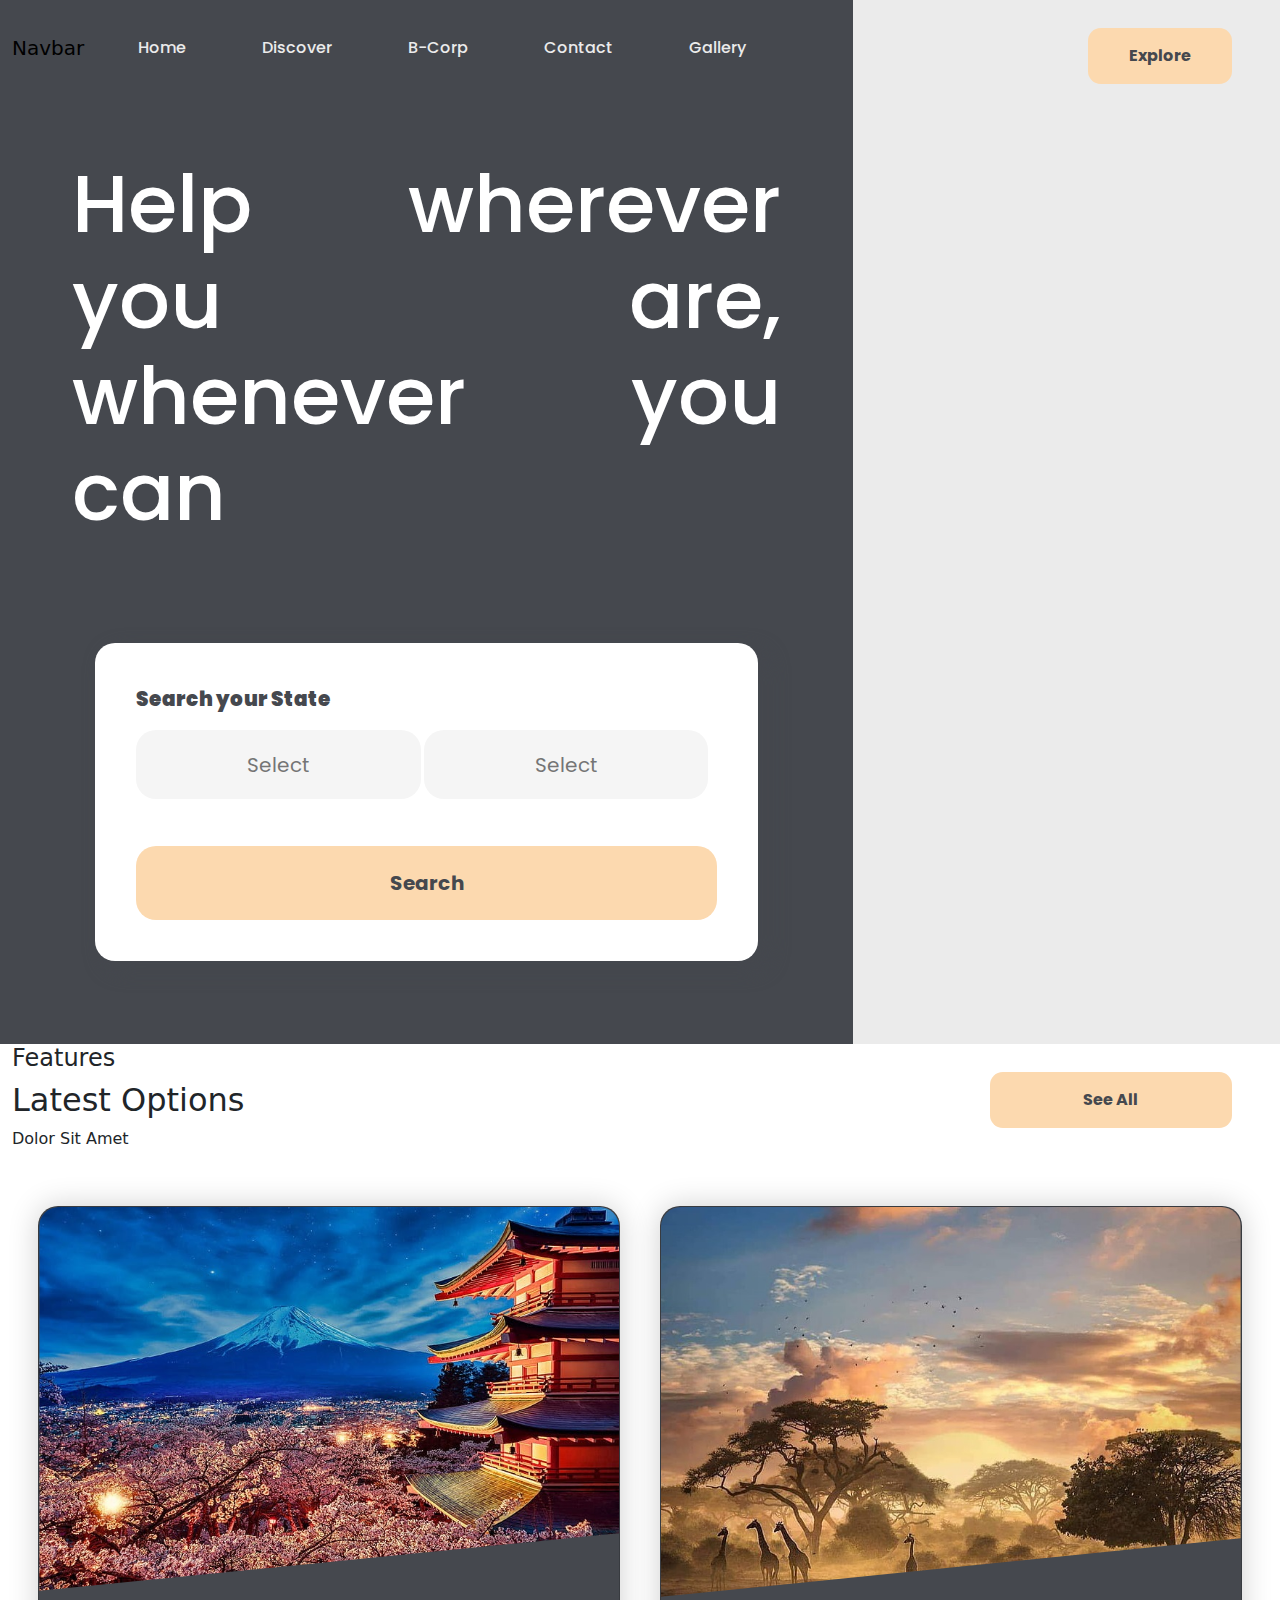
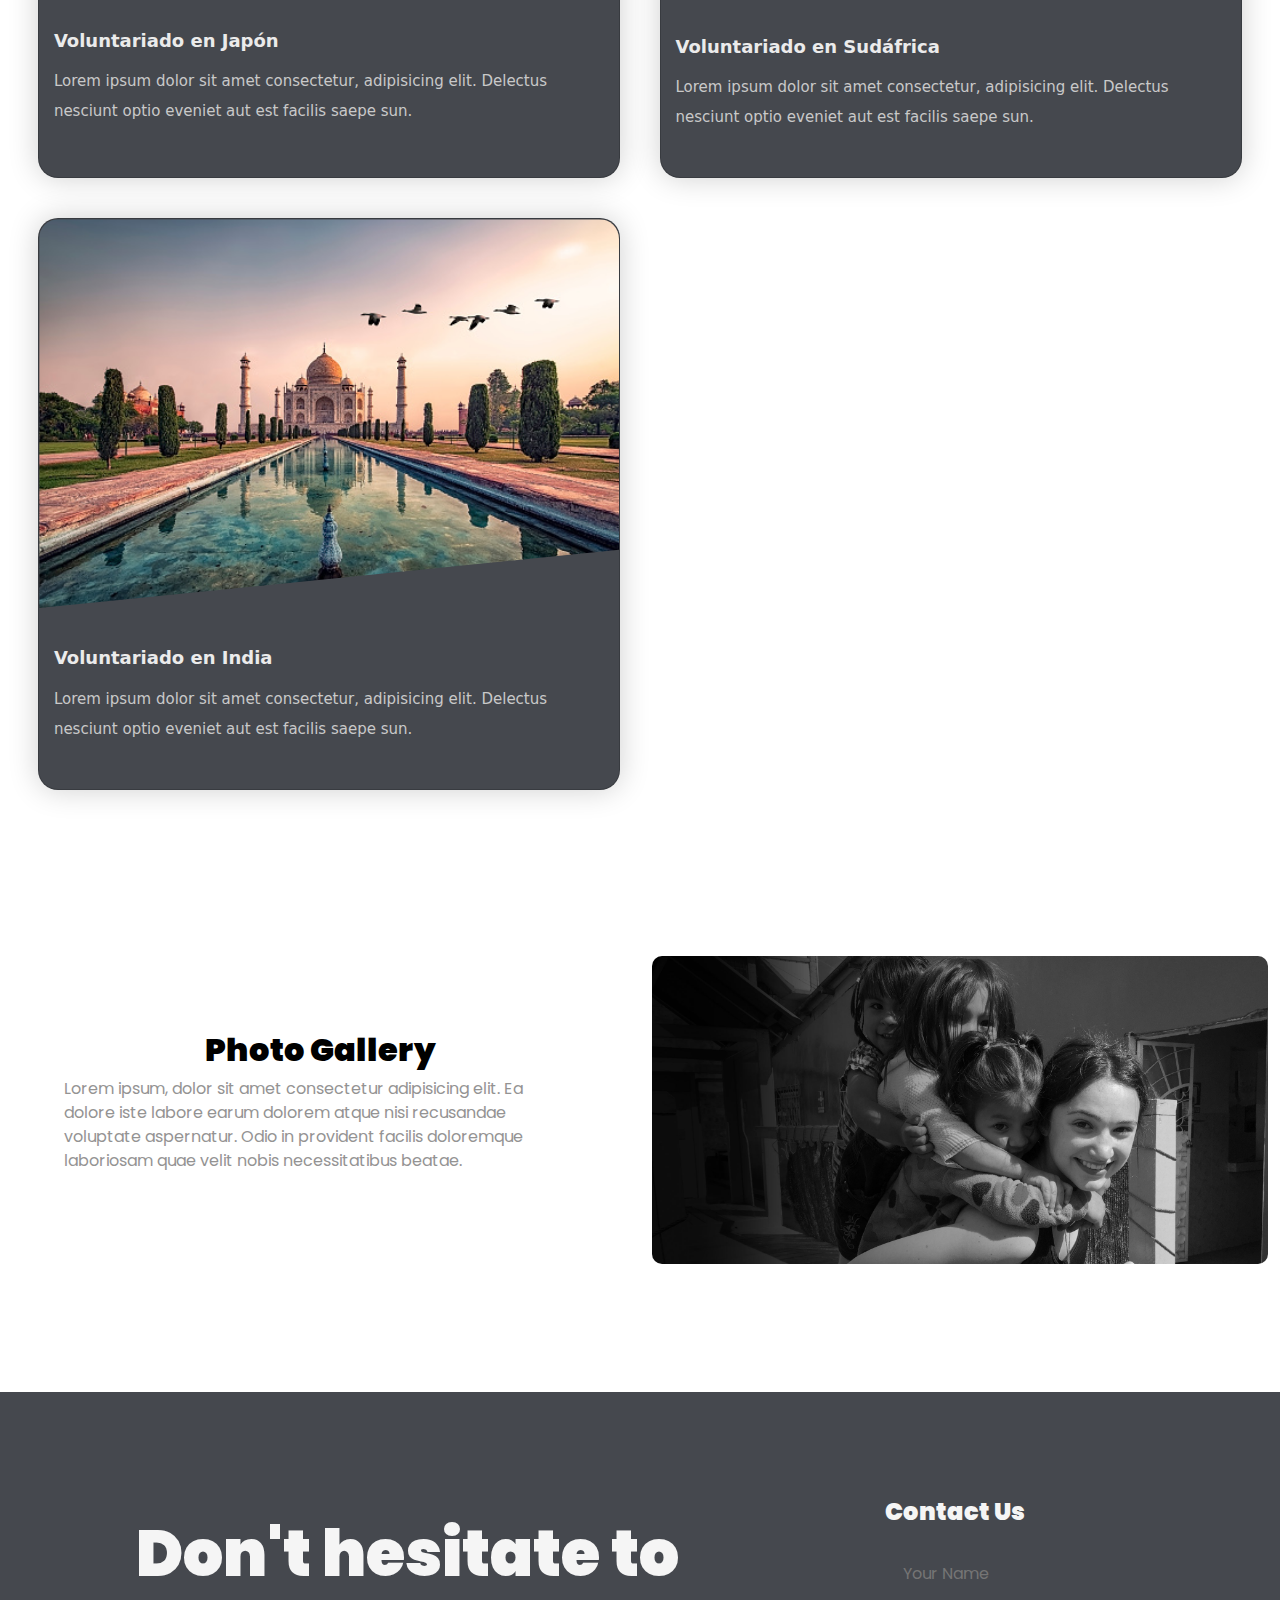
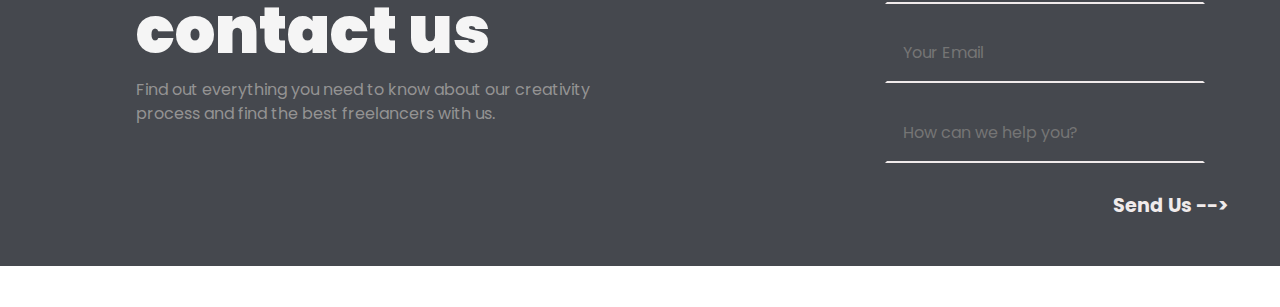
==== index.html @ c46c1a9d "arreglos" ====
<!DOCTYPE html>
<html lang="en">

<head>
  <meta charset="UTF-8">
  <meta http-equiv="X-UA-Compatible" content="IE=edge">
  <meta name="viewport" content="width=device-width, initial-scale=1.0">
  <link href="https://cdn.jsdelivr.net/npm/bootstrap@5.2.3/dist/css/bootstrap.min.css" rel="stylesheet">
  <title>Pagina de Voluntariados</title>
  <link rel="stylesheet" href="styles.css">
  <link rel="stylesheet" href="https://fonts.googleapis.com/css?family=Poppins">
</head>

<body>
  <!-- Seccion 1: nav, search btn -->
  <section class="first-page">
    <div class="container-fluid">
      <div class="row">
        <div class="col-sm-8" id="dark-section">
          
          <nav class="navbar navbar-expand-lg">
            <a class="navbar-brand" href="#">Navbar</a>
            <button class="navbar-toggler" type="button" data-bs-toggle="collapse" data-bs-target="#navbarNav" aria-controls="navbarNav" aria-expanded="false" aria-label="Toggle navigation">
              <span class="navbar-toggler-icon"></span>
            </button>
            <div class="collapse navbar-collapse" id="navbarNav">
              <ul class="navbar-nav">
                <li class="nav-item active">
                  <a class="nav-link" href="index.html">Home</a>
                </li>
                <li class="nav-item">
                  <a class="nav-link" href="#">Discover</a>
                </li>
                <li class="nav-item">
                  <a class="nav-link" href="#">B-Corp</a>
                </li>
                <li class="nav-item">
                  <a class="nav-link" href="#contact">Contact</a>
                </li>
                <li class="nav-item">
                  <a class="nav-link" href="gallery.html">Gallery</a>
                </li>
              </ul>
            </div>
          </nav>
              
          <h1 id="first-title">Help wherever you are, whenever you can</h1>
          <div id="search-button">
            <p>Search your State</p>
            <form action="">
              <input type="text" class="input-button" placeholder="Select">
              <input type="text" class="input-button" class="small-buttons" placeholder="Select">
              <br>
              <input type="submit" id="input-button2" value="Search">
            </form>
          </div>
        </div>
        <div class="col-sm-4" id="light-section">
          <button type="button" class="btn">Explore</button>
        </div>
      </div>
    </div>
  </section>


  <!-- Seccion 2: cards, gallery -->
  <section class="second-page">
    <div class="part-1">
      <div class="container-fluid">
        <div class="row">
          <div class="col-sm-8">
            <h4>Features</h4>
            <h2>Latest Options</h2>
            <p>Dolor Sit Amet</p>
          </div>
          <div class="col-sm-4">
            <button type="button" class="btn" id="see-all-btn">See All</button>
          </div>
        </div>
      </div>
      <div class="cards">

        <!-- 1st Card -->
        <div class="card card-1">
          <div class="card-container">
            <img src="/Images/Cards/asia.jpg" alt="">
          </div>

          <div class="card-content">
            <h4>Voluntariado en Japón</h4>
            <p>Lorem ipsum dolor sit amet consectetur, adipisicing elit. Delectus nesciunt optio eveniet aut est facilis
              saepe sun.</p>
          </div>
        </div>

        <!-- 2nd Card -->
        <div class="card card-2">
          <div class="card-container">
            <img src="/Images/Cards/africa.jpg" alt="">
          </div>

          <div class="card-content">
            <h4>Voluntariado en Sudáfrica</h4>
            <p>Lorem ipsum dolor sit amet consectetur, adipisicing elit. Delectus nesciunt optio eveniet aut est facilis
              saepe sun.</p>
          </div>
        </div>

        <!-- 3rd Card -->
        <div class="card card-3">
          <div class="card-container">
            <img src="/Images/Cards/india.jpg" alt="">
          </div>

          <div class="card-content">
            <h4>Voluntariado en India</h4>
            <p>Lorem ipsum dolor sit amet consectetur, adipisicing elit. Delectus nesciunt optio eveniet aut est facilis
              saepe sun.</p>
          </div>
        </div>

      </div>
    </div>


    <!-- Photo gallery -->
    <div class="part-2">
      <div class="container-fluid">
        <div class="row">
          <div class="col-sm-6" id="gallery-text">
            <a href="gallery.html"><h2>Photo Gallery</h2></a>
            <p>Lorem ipsum, dolor sit amet consectetur adipisicing elit. Ea dolore iste labore earum dolorem atque nisi
              recusandae voluptate aspernatur. Odio in provident facilis doloremque laboriosam quae velit nobis
              necessitatibus beatae.</p>
          </div>
          <div class="col-sm-6">
            <a href="gallery.html">
              <img class="photo" src="/Images/Gallery/voluntariado.jpg" alt="">
            </a>
          </div>
        </div>
      </div>
    </div>

  </section>



  <!-- seccion 3 What we do: cards-->
  <section class="third-page">

  </section>


  <!-- seccion 4 banner: txt-->
  <section class="forth-page">

  </section>


  <!-- seccion 5 contact: form-->
  <section class="fifth-page" id="contact">
    <div class="container-fluid">
      <div class="row">

        <div class="col-sm-8">
          <div class="contact-text">
            <h1>Don't hesitate to contact us</h1>
            <p>Find out everything you need to know about our creativity process and find the best freelancers with us.
            </p>
          </div>
        </div>

        <div class="col-sm-4">
          <div class="contact-form">
            <h4>Contact Us</h4>
            <form action="" class="cnt-form">
              <input type="text" name="name-form" placeholder="Your Name" id="name-form">
              <input type="email" name="mail-form" placeholder="Your Email" id="mail-form">
              <input type="text" name="desc-form" placeholder="How can we help you?" id="desc-form">
            </form>
            <button type="button">Send Us --></button>
          </div>
          </button>
        </div>

      </div>
    </div>
  </section>
  <script src="https://cdn.jsdelivr.net/npm/bootstrap@5.2.3/dist/js/bootstrap.bundle.min.js"></script>
</body>

</html>
---- styles.css ----
/* ADAPTACIÓN A CELULAR */


@media screen and (max-width: 576px) {
    #first-title{
        font-size: 15vw;
    }

    #light-section {
        height: 0;
        width: 0;
    }
    
    .btn {
        display: none;
    }

    .cnt-form{
       display: flex;
       flex-direction: column;
       align-self: auto;
    }
}




/* ---------------------------------- PRIMERA SECCIÓN ------------------------------------- */
body{
    width: 100vw;
}

.first-page {
    background-color: #45484E;
    height: 100%;
}

#dark-section{
    background: #45484E;
}

#light-section{
    background: #EBEBEB;
}

.btn{
    background-color: #FCD9AF;
    color:#45484E;
    font-family: "Poppins", sans-serif;
    font-weight: bold;
    padding: 15px 40px;
    margin-top: 7%;
    margin-right: 9%;
    border-radius: 1vw;
    float: right;

}
.btn:hover{
    box-shadow: 0 12px 16px 0 rgba(0,0,0,0.24), 0 17px 50px 0 rgba(0,0,0,0.19);
    background-color: #FCD9AF;
}
.nav-item{
    padding: 20px 30px;
}

.nav-link{
    color: #EBEBEB;
    font-family: "Poppins", sans-serif;
    font-size: medium;
    font-weight: 500;
}

#first-title{
    font-size: 80px;
    color: white;
    text-align: justify;
    font-family: "Poppins", sans-serif;
    padding: 20px;
    margin: 40px;
    font-weight: 500;
}

#search-button{
    background-color: white;
    height: fit-content;
    margin: 10%;
    width: 80%;
    padding: 5%;
    color:#45484E;
    font-family: "Poppins", sans-serif;
    font-size: 20px;
    font-weight: 1000;
    border-radius: 20px;
    box-shadow:  10px 8px 20px #45484E;
    display: flex;
    flex-flow: row wrap;
}
.input-button{
    background-color: #F5F5F5;
    color: gray;
    text-align: center;
    padding:  3%;
    border-radius: 20px;
    margin-bottom: 8%;
    width: 49%;
    border-color: transparent;
}

#input-button2{
    background-color:#FCD9AF;
    color: #45484E;
    padding:  20px ;
    border-radius: 20px;
    width: 100%;
    font-weight: bold;   
    border-color: transparent;
}


/* ---------------------------------- SEGUNDA SECCIÓN ------------------------------------- */

.header-2{
    width: 80%;
}

#see-all-btn{
    background-color: #FCD9AF;
    color:#45484E;
    font-family: "Poppins", sans-serif;
    font-weight: bold;
    padding: 15px 40px;
    border-radius: 1vw;
    width: 60%;
}

#see-all-btn:hover{
    box-shadow: 0 12px 16px 0 rgba(0,0,0,0.24), 0 17px 50px 0 rgba(0,0,0,0.19);
    background-color: #FCD9AF;
}

/* SAMPLE CARDS */

.cards{
    display: grid;
    grid-template-columns: repeat(auto-fit,
    minmax(400px,1fr));
    padding:3%;
    grid-gap: 40px;
}

.card{
    background-color: #45484E;
    border-radius: 20px;
    box-shadow: 0 0 30px rgba(0,0,0,0.19);
}

.card-container{
    position: relative;
    clip-path: polygon(0 0, 100% 0, 100% 85%, 0 100%);
}


.card-container img{
    width: 100%;
    display: block;
    border-radius: 20px 20px 0 0;
}
.card-container:after{
    content: "";
    height: 100%;
    width: 100%;
    position: absolute;
    top: 0;
    left: 0;
    border-radius: 20px 20px 0 0;
    opacity: 0.7;
}

/* .card-1 .card-container:after{
    background-image: linear-gradient(
        135deg,
        #0100ec,
        #FCD9AF,
    );
}

.card-2 .card-container:after{
    background-image: linear-gradient(
        135deg,
        #0100ec,
        #FCD9AF,
    );
}

.card-3 .card-container:after{
    background-image: linear-gradient(
        135deg,
        #0100ec,
        #FCD9AF,
    );
} */

.card-content {
    padding: 5% 2.5%;
}

.card-content h4{
    color: #EBEBEB;
    font-weight: 600;
    font-size: 18px;
    margin: 10px 0 15px 0;
}

.card-content p{
    color: #c9c9c9;
    font-size: 15px;
    line-height: 30px;
    font-weight: 400;
}

/* Gallery */

.part-2 {
    width: 100%;
    margin: 10% 0%;
}

.photo{
    width: 100%;
    border-radius: 10px;
}

#gallery-text {
    display: flex;
    flex-flow: column nowrap;
    justify-content: center;
    align-items: center;
    padding: 5%;
    font-family: "Poppins", sans-serif;
}

#gallery-text p{
    color: #949393;
}

#gallery-text h2{
    font-weight: 1000;
}

#gallery-text a{
    color: black;
    text-decoration: none;
}

/* ---------------------------------- QUINTA SECCIÓN ------------------------------------- */
.fifth-page{
    background-color: #45484E;
    width: 100%;
}

.contact-text{
    display: flex;
    flex-flow: column nowrap;
    justify-content: center;
    align-content: space-around;
    margin: 10%;
    padding: 5%;
    font-family: "Poppins", sans-serif;
}
.contact-text h1{
    font-weight: 1000;
    font-size:  400%;
    color: #F5F5F5
}

.contact-text p{
    width: 80%;
    color: #949393;
}

.contact-form {
    display: flex;
    height: 100%;
    flex-flow: column ;
    justify-content: center;
    font-family: "Poppins", sans-serif;
    font-weight:bolder;
    font-size: 100%;
    padding: 5%;
    margin: 10% 0;
}

.contact-form h4{
    font-size: 150%;
    color: #F5F5F5;
    font-weight: 1000;
}

.contact-form button {
    padding: 5%;
    align-self: flex-end;
    background-color: transparent;
    border-color: transparent;
    color: #f0ebeb;
    font-weight: bold;
    font-size: larger;
}

.cnt-form{
    display: flex;
    flex-flow: column;
    align-self: flex-start;
    
}
.cnt-form input{
    /* agregar @media para el width si la pantalla es de celular */
    width: 100%; 
    overflow: hidden;
    padding: 5%;
    margin: 3% 0;
    background-color: transparent;
    border-color: transparent;
    border-bottom-color: #f0ebeb;
    color: #f0ebeb;
}
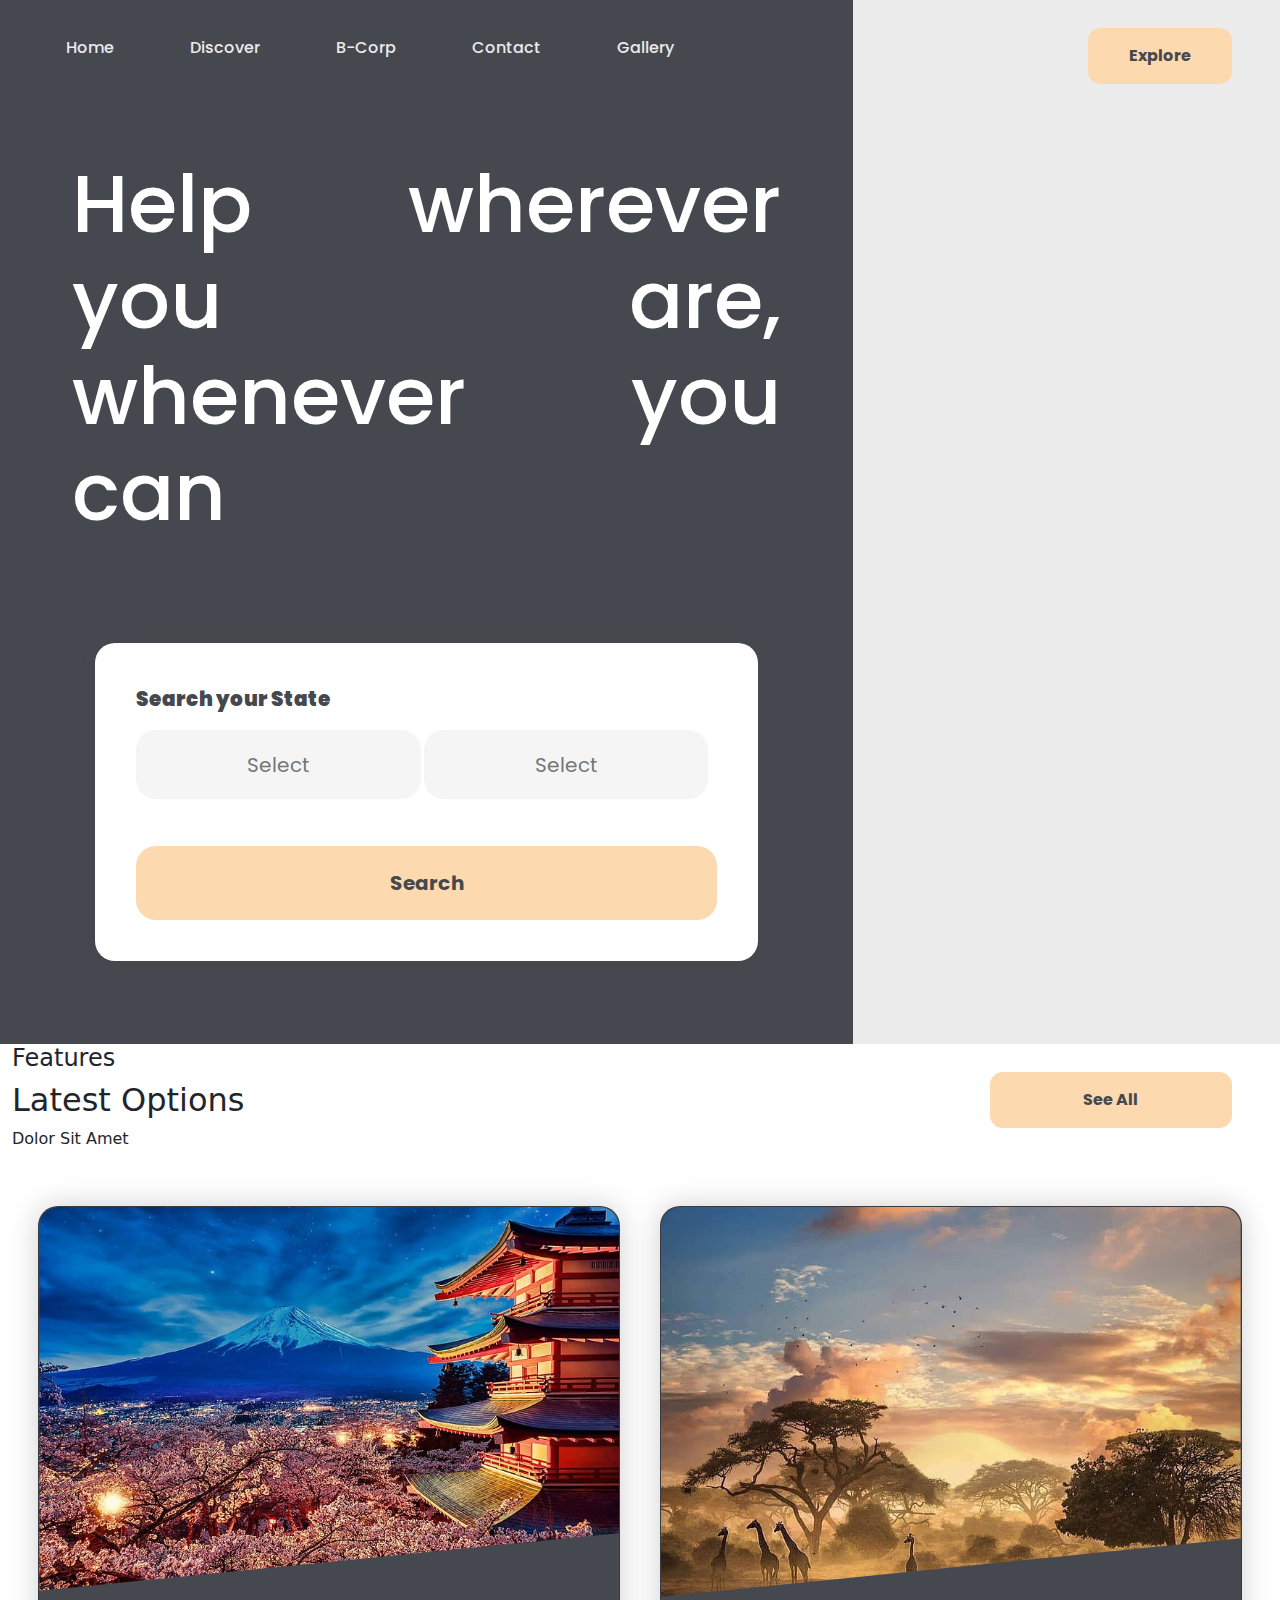
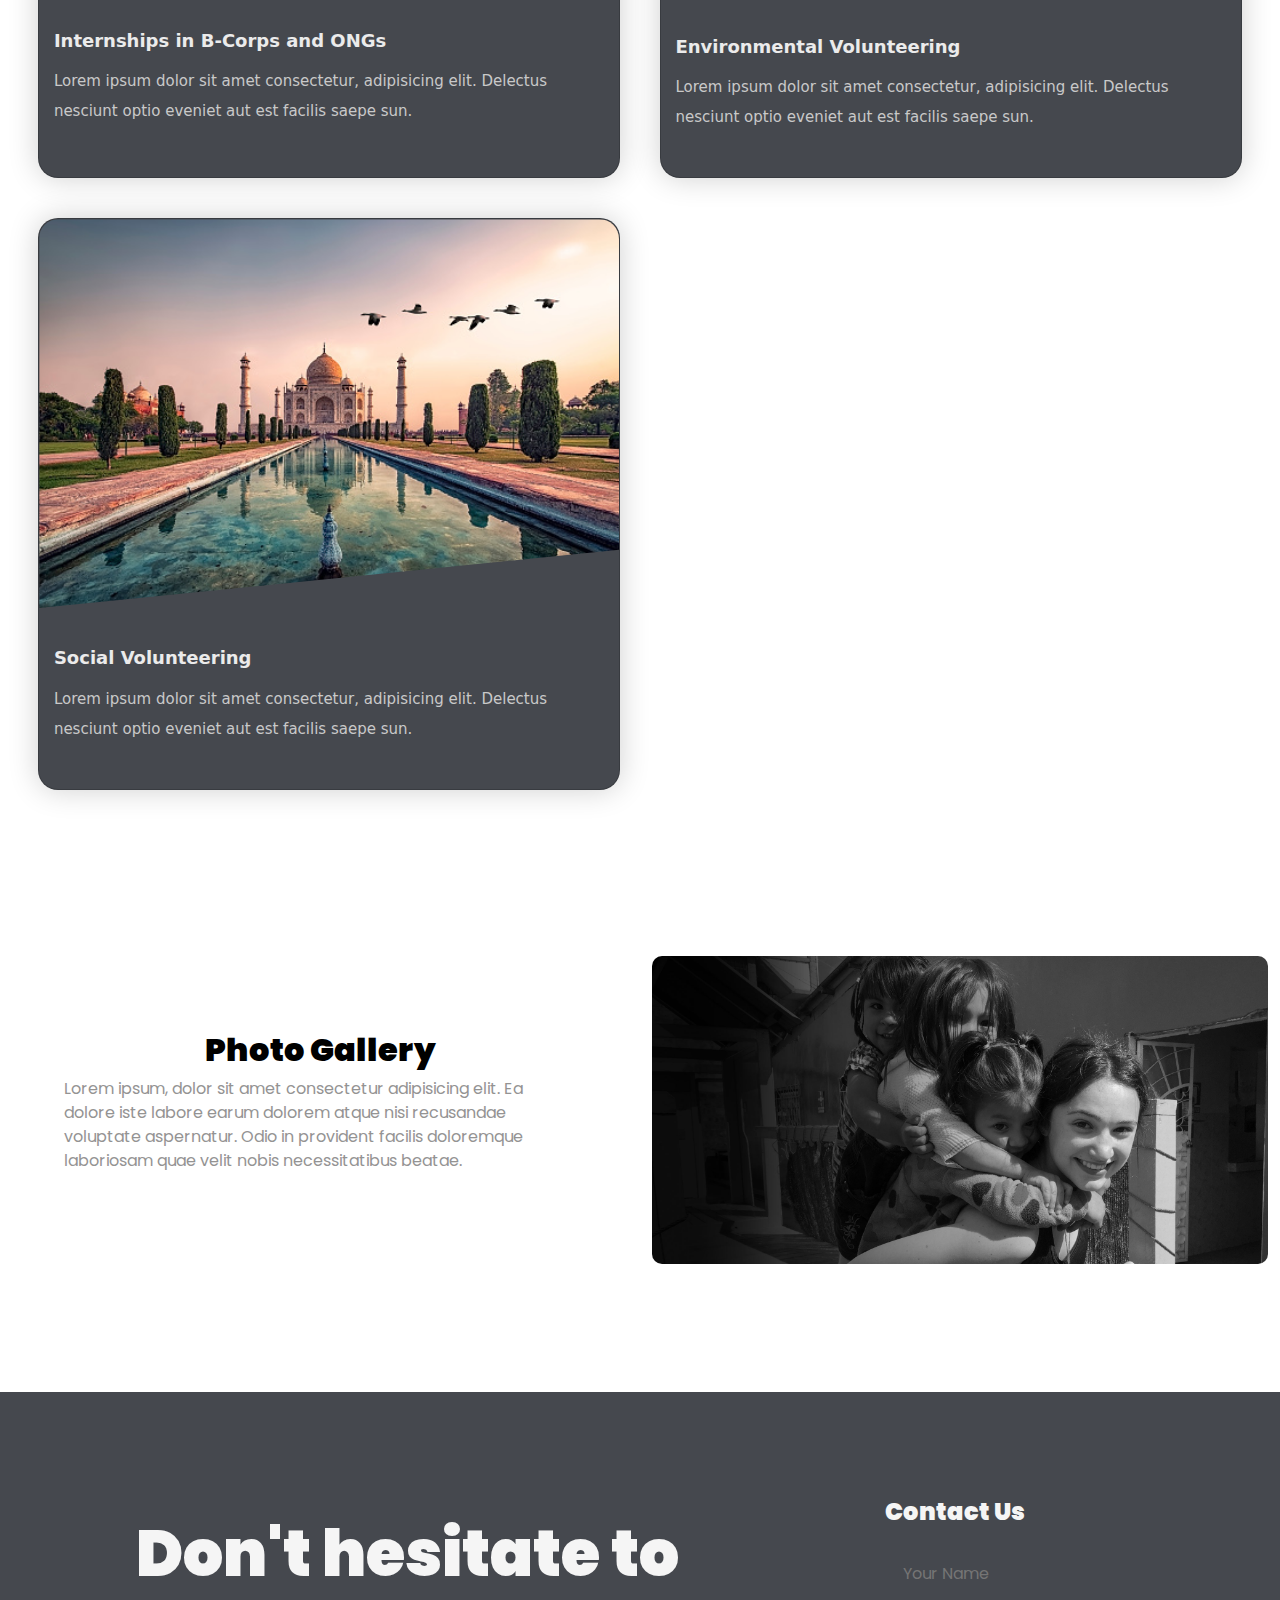
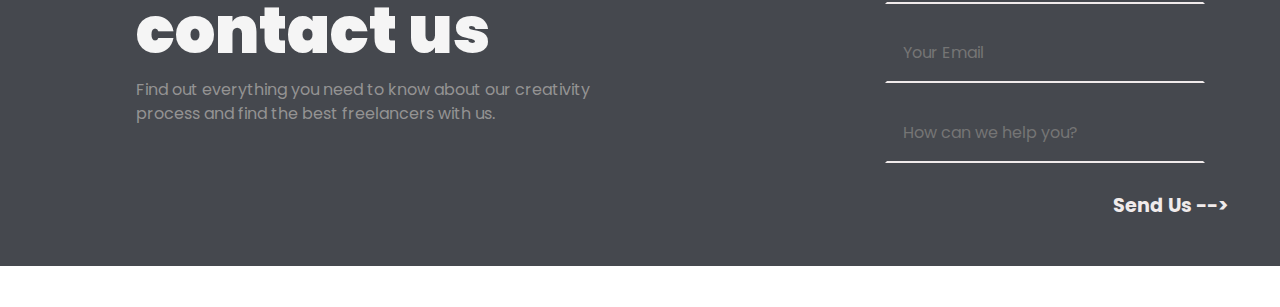
==== commit 25ccc486: "actualizaciones" ====
--- a/index.html
+++ b/index.html
@@ -17,9 +17,9 @@
     <div class="container-fluid">
       <div class="row">
         <div class="col-sm-8" id="dark-section">
-          
+
           <nav class="navbar navbar-expand-lg">
-            <a class="navbar-brand" href="#">Navbar</a>
+            <a class="navbar-brand" href="#"></a>
             <button class="navbar-toggler" type="button" data-bs-toggle="collapse" data-bs-target="#navbarNav" aria-controls="navbarNav" aria-expanded="false" aria-label="Toggle navigation">
               <span class="navbar-toggler-icon"></span>
             </button>
@@ -29,7 +29,7 @@
                   <a class="nav-link" href="index.html">Home</a>
                 </li>
                 <li class="nav-item">
-                  <a class="nav-link" href="#">Discover</a>
+                  <a class="nav-link" href="discover.html">Discover</a>
                 </li>
                 <li class="nav-item">
                   <a class="nav-link" href="#">B-Corp</a>
@@ -43,8 +43,11 @@
               </ul>
             </div>
           </nav>
-              
-          <h1 id="first-title">Help wherever you are, whenever you can</h1>
+        
+          <div class="first-title">
+            <h1 id="first-title">Help wherever you are, whenever you can</h1>
+          </div>
+          
           <div id="search-button">
             <p>Search your State</p>
             <form action="">
@@ -87,7 +90,7 @@
           </div>
 
           <div class="card-content">
-            <h4>Voluntariado en Japón</h4>
+            <h4>Internships in B-Corps and ONGs</h4>
             <p>Lorem ipsum dolor sit amet consectetur, adipisicing elit. Delectus nesciunt optio eveniet aut est facilis
               saepe sun.</p>
           </div>
@@ -100,7 +103,7 @@
           </div>
 
           <div class="card-content">
-            <h4>Voluntariado en Sudáfrica</h4>
+            <h4>Environmental Volunteering</h4>
             <p>Lorem ipsum dolor sit amet consectetur, adipisicing elit. Delectus nesciunt optio eveniet aut est facilis
               saepe sun.</p>
           </div>
@@ -113,7 +116,7 @@
           </div>
 
           <div class="card-content">
-            <h4>Voluntariado en India</h4>
+            <h4>Social Volunteering</h4>
             <p>Lorem ipsum dolor sit amet consectetur, adipisicing elit. Delectus nesciunt optio eveniet aut est facilis
               saepe sun.</p>
           </div>
--- a/styles.css
+++ b/styles.css
@@ -3,7 +3,7 @@
 
 @media screen and (max-width: 576px) {
     #first-title{
-        font-size: 15vw;
+        font-size: 20%;
     }
 
     #light-section {
@@ -176,30 +176,6 @@
     opacity: 0.7;
 }
 
-/* .card-1 .card-container:after{
-    background-image: linear-gradient(
-        135deg,
-        #0100ec,
-        #FCD9AF,
-    );
-}
-
-.card-2 .card-container:after{
-    background-image: linear-gradient(
-        135deg,
-        #0100ec,
-        #FCD9AF,
-    );
-}
-
-.card-3 .card-container:after{
-    background-image: linear-gradient(
-        135deg,
-        #0100ec,
-        #FCD9AF,
-    );
-} */
-
 .card-content {
     padding: 5% 2.5%;
 }
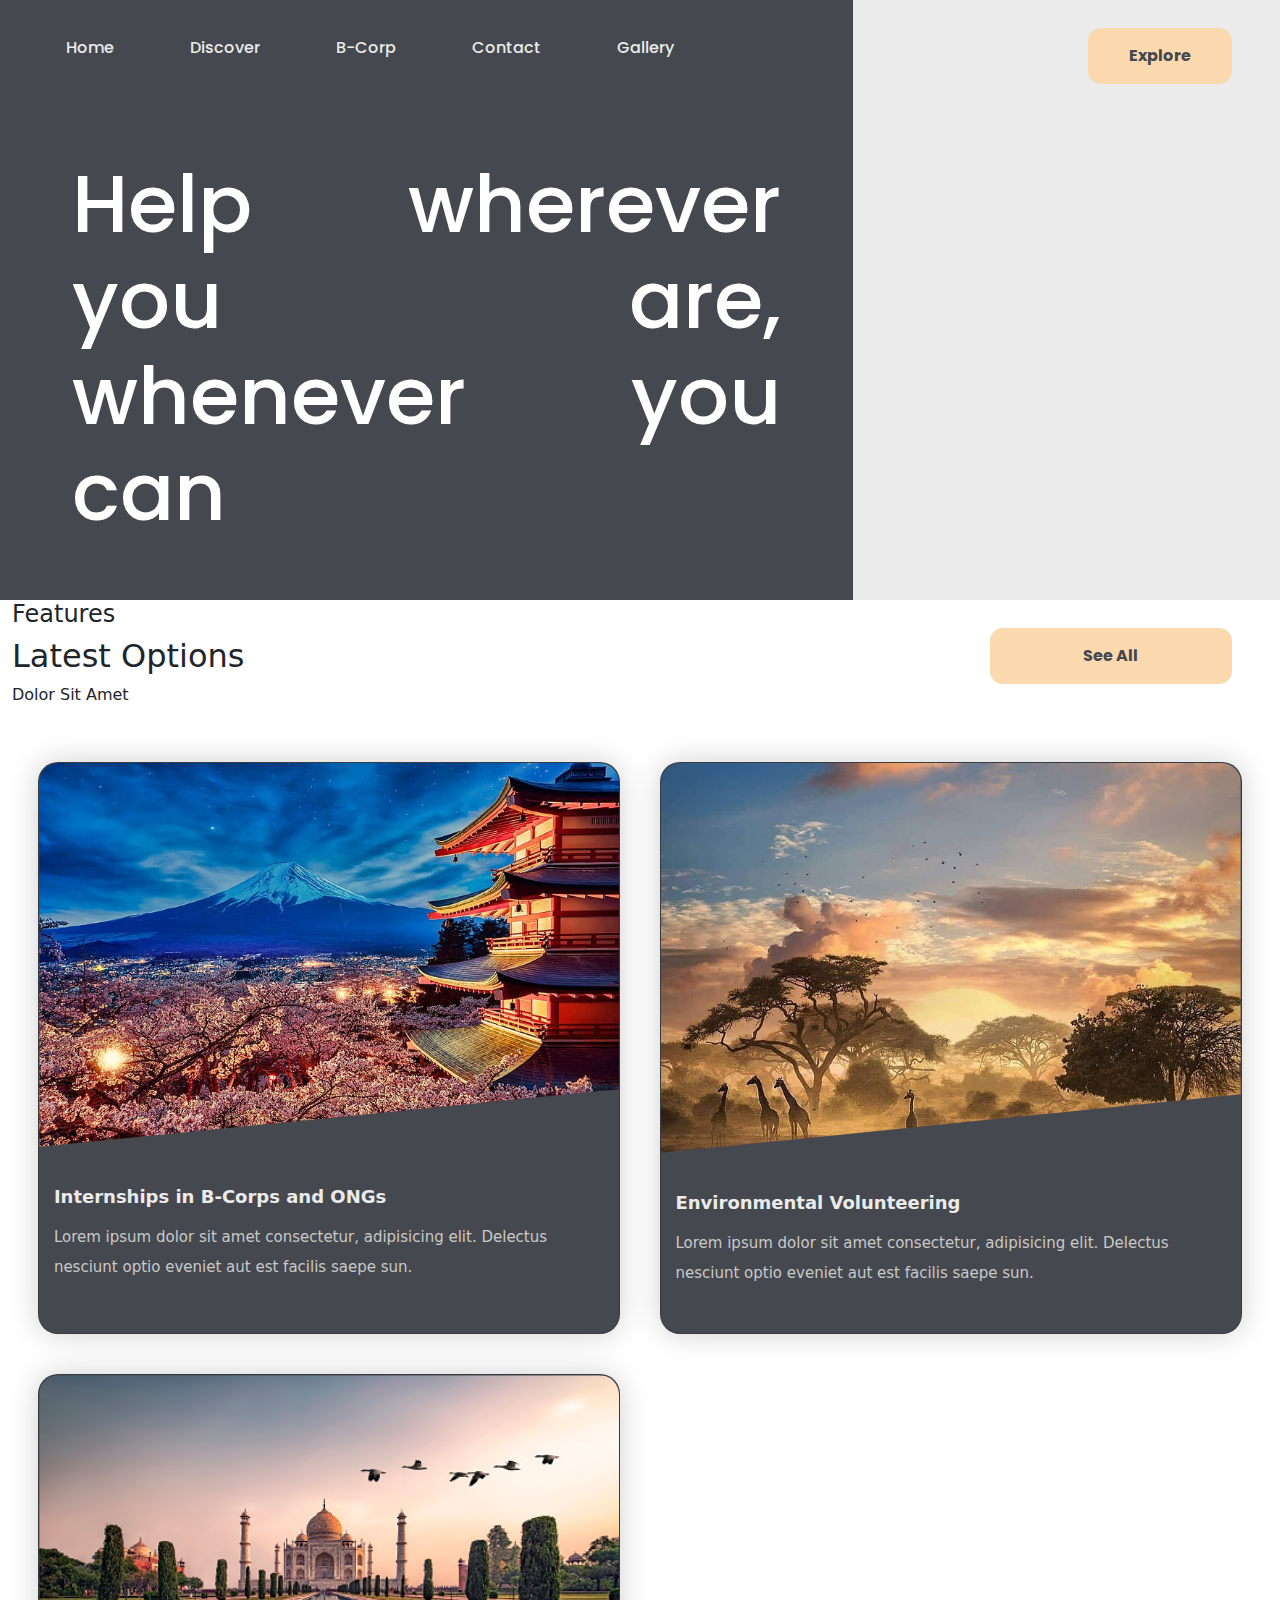
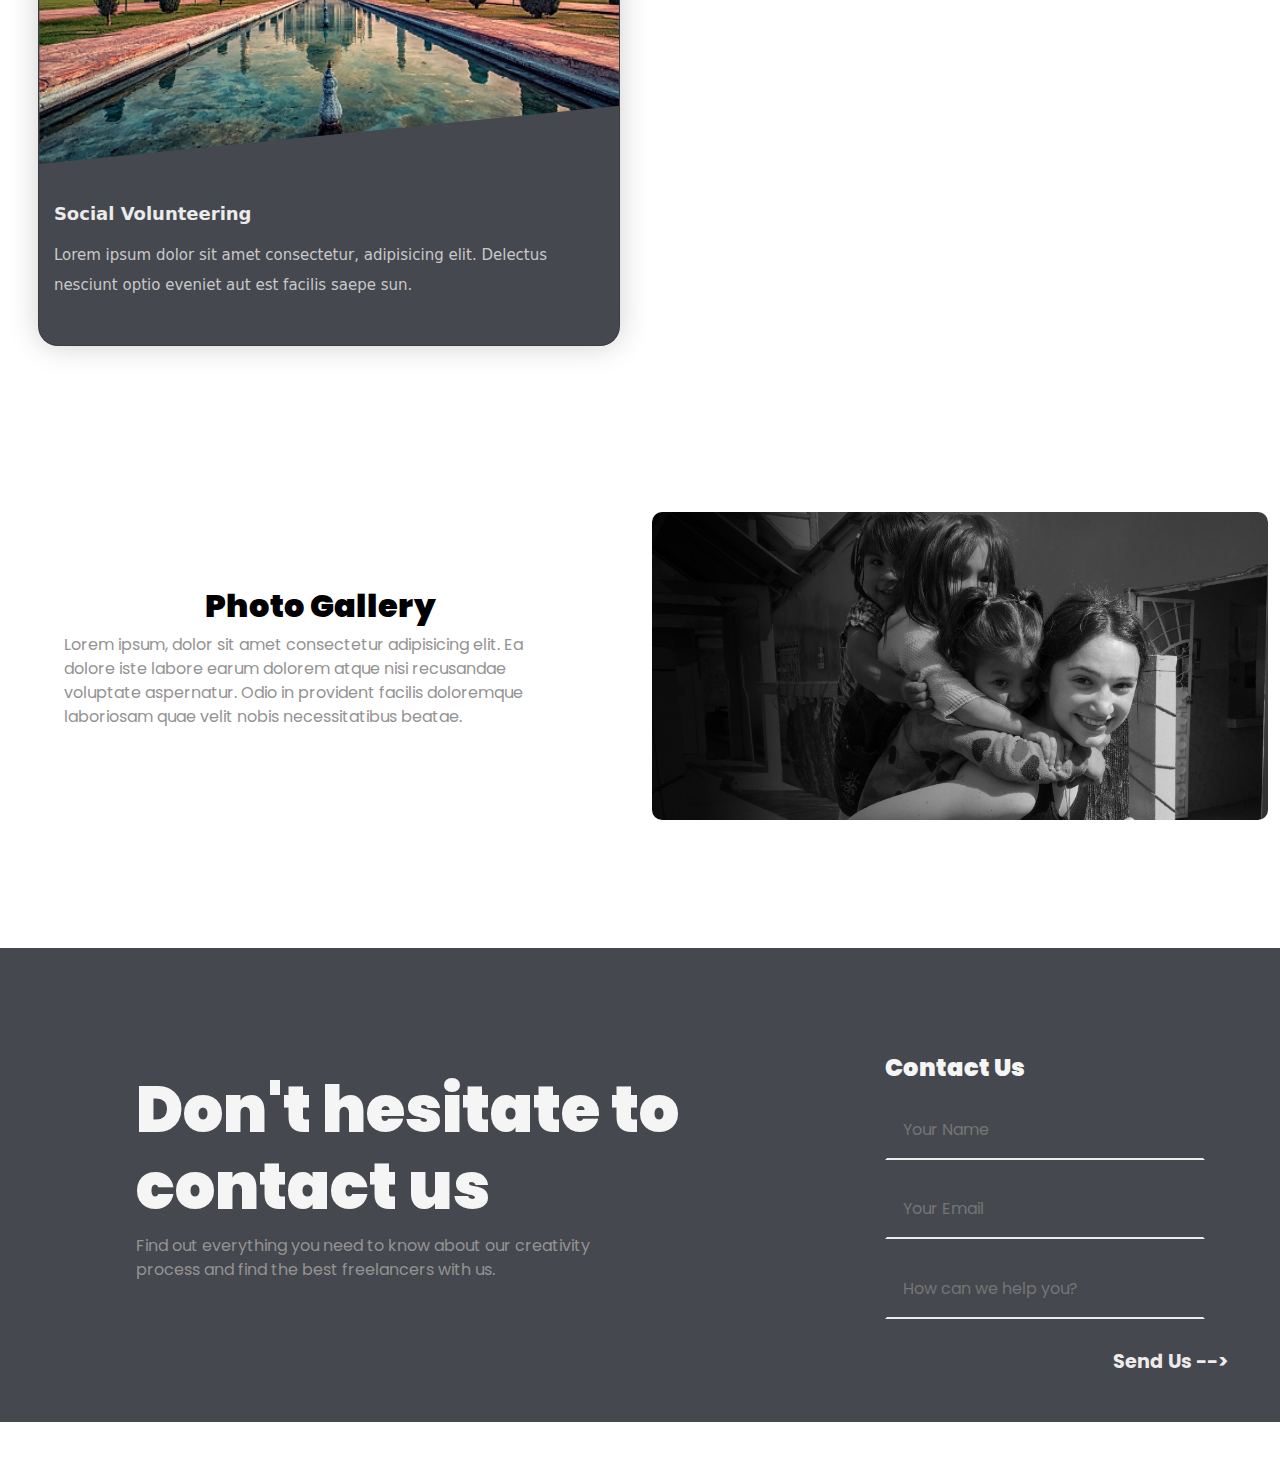
==== commit 28775a09: "Filtro de Búsqueda con JS" ====
--- a/index.html
+++ b/index.html
@@ -32,7 +32,7 @@
                   <a class="nav-link" href="discover.html">Discover</a>
                 </li>
                 <li class="nav-item">
-                  <a class="nav-link" href="#">B-Corp</a>
+                  <a class="nav-link" href="bcorp.html">B-Corp</a>
                 </li>
                 <li class="nav-item">
                   <a class="nav-link" href="#contact">Contact</a>
@@ -48,15 +48,7 @@
             <h1 id="first-title">Help wherever you are, whenever you can</h1>
           </div>
           
-          <div id="search-button">
-            <p>Search your State</p>
-            <form action="">
-              <input type="text" class="input-button" placeholder="Select">
-              <input type="text" class="input-button" class="small-buttons" placeholder="Select">
-              <br>
-              <input type="submit" id="input-button2" value="Search">
-            </form>
-          </div>
+          
         </div>
         <div class="col-sm-4" id="light-section">
           <button type="button" class="btn">Explore</button>
@@ -191,6 +183,7 @@
     </div>
   </section>
   <script src="https://cdn.jsdelivr.net/npm/bootstrap@5.2.3/dist/js/bootstrap.bundle.min.js"></script>
+  <script src="script.js"></script>
 </body>
 
 </html>--- a/styles.css
+++ b/styles.css
@@ -80,41 +80,8 @@
     font-weight: 500;
 }
 
-#search-button{
-    background-color: white;
-    height: fit-content;
-    margin: 10%;
-    width: 80%;
-    padding: 5%;
-    color:#45484E;
-    font-family: "Poppins", sans-serif;
-    font-size: 20px;
-    font-weight: 1000;
-    border-radius: 20px;
-    box-shadow:  10px 8px 20px #45484E;
-    display: flex;
-    flex-flow: row wrap;
-}
-.input-button{
-    background-color: #F5F5F5;
-    color: gray;
-    text-align: center;
-    padding:  3%;
-    border-radius: 20px;
-    margin-bottom: 8%;
-    width: 49%;
-    border-color: transparent;
-}
-
-#input-button2{
-    background-color:#FCD9AF;
-    color: #45484E;
-    padding:  20px ;
-    border-radius: 20px;
-    width: 100%;
-    font-weight: bold;   
-    border-color: transparent;
-}
+
+
 
 
 /* ---------------------------------- SEGUNDA SECCIÓN ------------------------------------- */
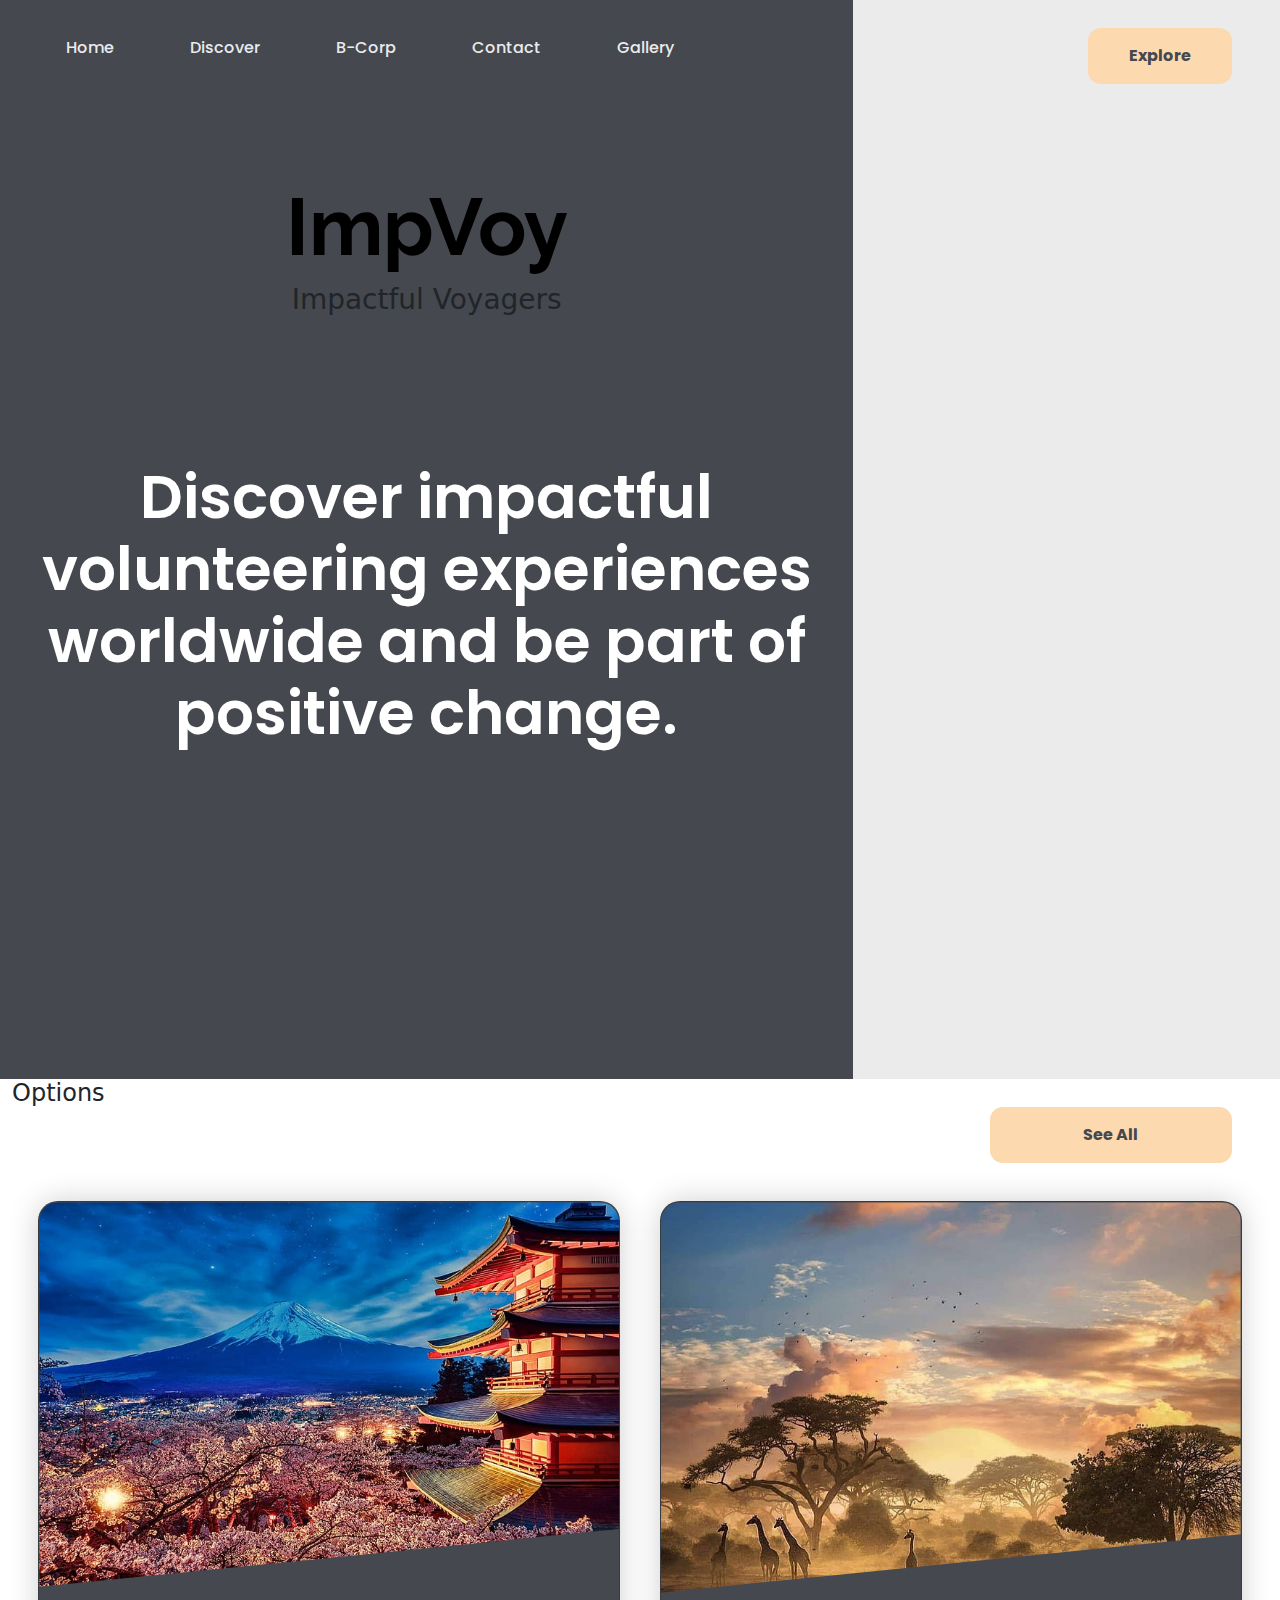
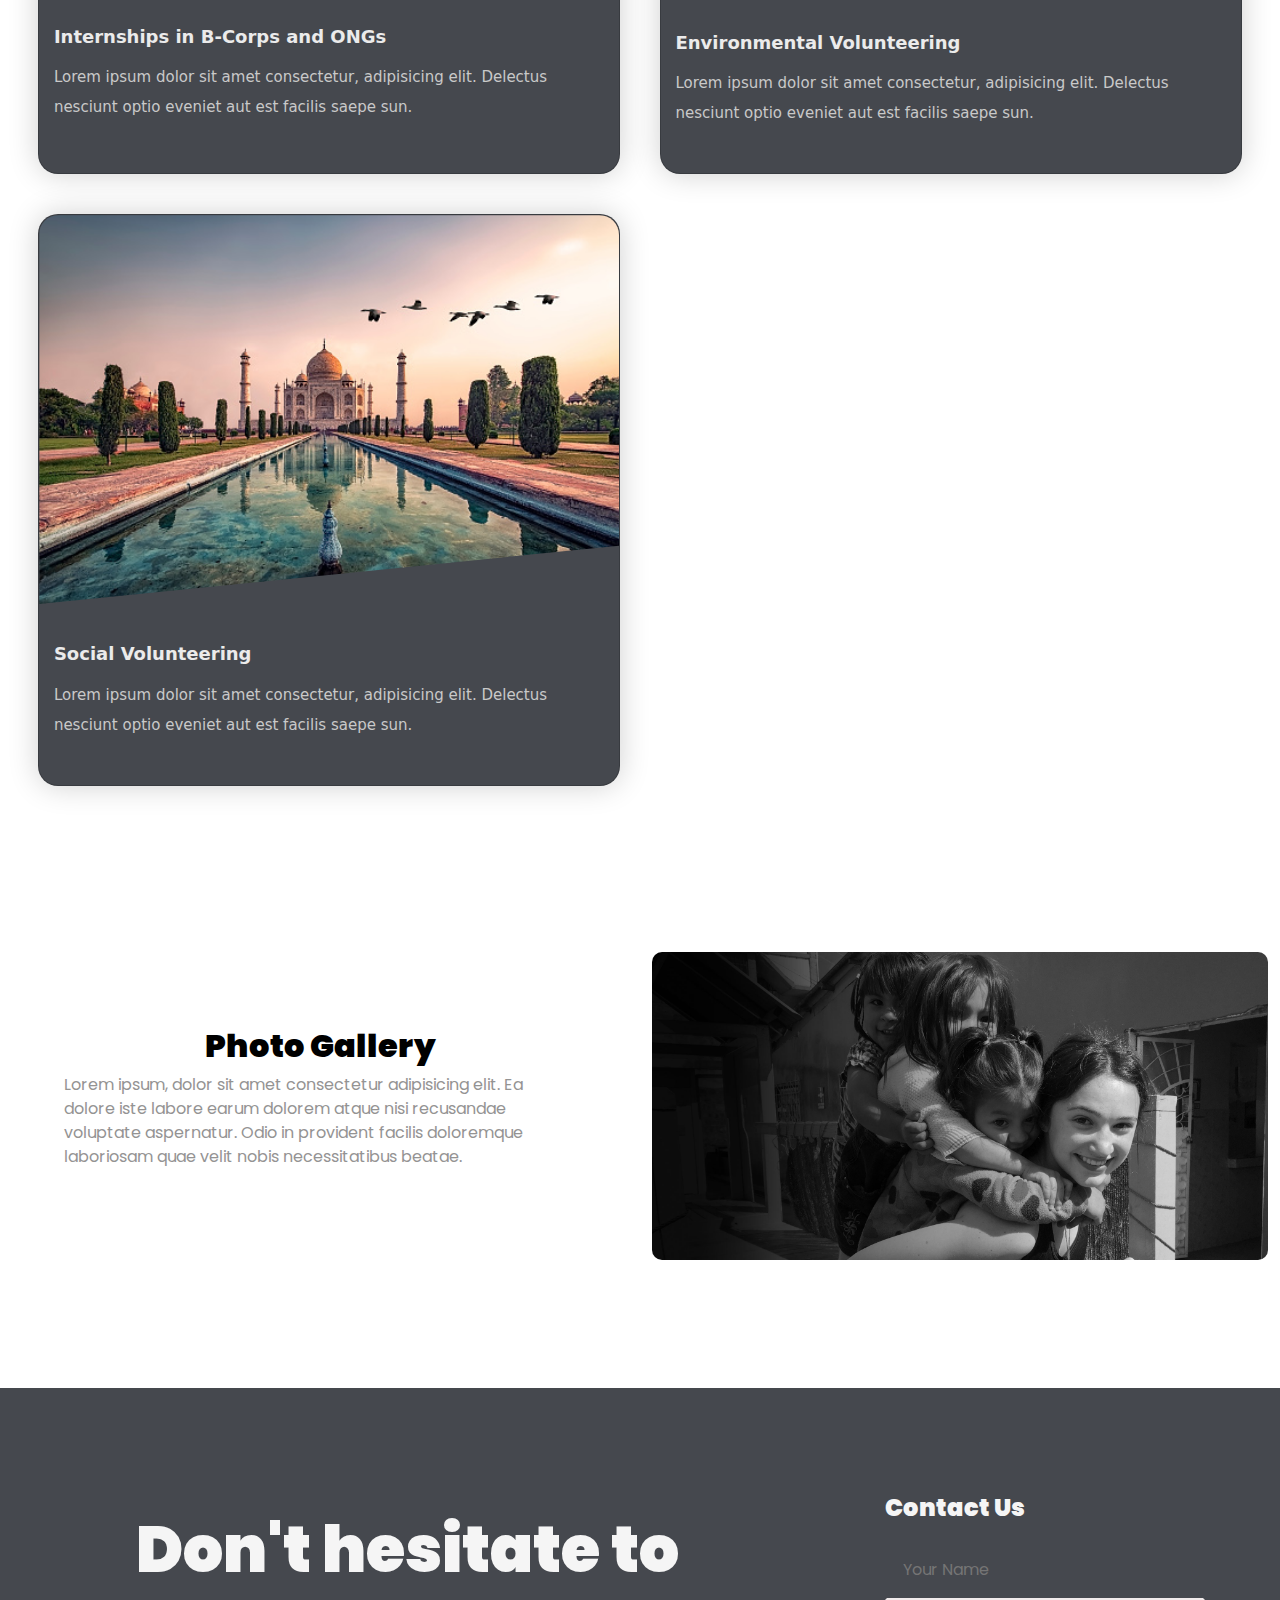
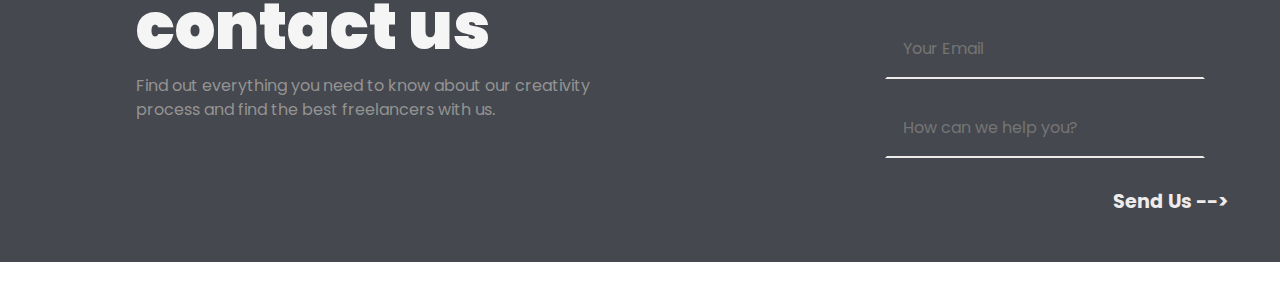
==== commit b215725d: "Actualización" ====
--- a/index.html
+++ b/index.html
@@ -6,9 +6,10 @@
   <meta http-equiv="X-UA-Compatible" content="IE=edge">
   <meta name="viewport" content="width=device-width, initial-scale=1.0">
   <link href="https://cdn.jsdelivr.net/npm/bootstrap@5.2.3/dist/css/bootstrap.min.css" rel="stylesheet">
-  <title>Pagina de Voluntariados</title>
+  <title>Impactful Voyagers</title>
   <link rel="stylesheet" href="styles.css">
   <link rel="stylesheet" href="https://fonts.googleapis.com/css?family=Poppins">
+  <link rel="stylesheet" href="https://fonts.googleapis.com/css?family=Raleway">
 </head>
 
 <body>
@@ -45,13 +46,15 @@
           </nav>
         
           <div class="first-title">
-            <h1 id="first-title">Help wherever you are, whenever you can</h1>
+            <h1 class="business-name">ImpVoy</h1>
+            <h3 class="business-name-2">Impactful Voyagers</h3>
+            <h1 class="business-desc">Discover impactful volunteering experiences worldwide and be part of positive change.</h1>
           </div>
           
           
         </div>
         <div class="col-sm-4" id="light-section">
-          <button type="button" class="btn">Explore</button>
+          <button type="button" onclick="location.href='index.html#options'" class="btn">Explore</button>
         </div>
       </div>
     </div>
@@ -64,12 +67,11 @@
       <div class="container-fluid">
         <div class="row">
           <div class="col-sm-8">
-            <h4>Features</h4>
-            <h2>Latest Options</h2>
-            <p>Dolor Sit Amet</p>
+            <h4 id="options">Options</h4>
+            
           </div>
           <div class="col-sm-4">
-            <button type="button" class="btn" id="see-all-btn">See All</button>
+            <button type="button" onclick="location.href='discover.html'" class="btn" id="see-all-btn">See All</button>
           </div>
         </div>
       </div>
@@ -170,20 +172,20 @@
           <div class="contact-form">
             <h4>Contact Us</h4>
             <form action="" class="cnt-form">
-              <input type="text" name="name-form" placeholder="Your Name" id="name-form">
-              <input type="email" name="mail-form" placeholder="Your Email" id="mail-form">
-              <input type="text" name="desc-form" placeholder="How can we help you?" id="desc-form">
+              <input type="text" autocomp lete="off" name="name-form" placeholder="Your Name" id="name-form">
+              <input type="email" autocomplete="off" name="mail-form" placeholder="Your Email" id="mail-form">
+              <input type="text" autocomplete="off" name="desc-form" placeholder="How can we help you?" id="desc-form">
             </form>
-            <button type="button">Send Us --></button>
-          </div>
-          </button>
+            <button type="button" id="send-button">Send Us --></button>
+          </div>  
+          
         </div>
 
       </div>
     </div>
   </section>
   <script src="https://cdn.jsdelivr.net/npm/bootstrap@5.2.3/dist/js/bootstrap.bundle.min.js"></script>
-  <script src="script.js"></script>
+  <script src="script.js" DEFER></script>
 </body>
 
 </html>--- a/styles.css
+++ b/styles.css
@@ -2,8 +2,15 @@
 
 
 @media screen and (max-width: 576px) {
-    #first-title{
-        font-size: 20%;
+    .business-desc{
+        font-size: 30px;
+    }
+    .business-name {
+        font-size: 50px;
+    }
+
+    .business-name-2{
+        font-size: 30px;
     }
 
     #light-section {
@@ -70,20 +77,36 @@
     font-weight: 500;
 }
 
-#first-title{
+.first-title{
+    height: 100vh;
+
+}
+
+.business-desc {
+    font-size: 60px;
+    color: #ffffff;
+    text-align: center;
+    font-family: "Poppins", sans-serif;
+    padding: 20px;
+    font-weight: 600;
+    line-height: 1.2;
+    height: 100%;
+  }
+  
+
+.business-name {
+    font-family: 'Raleway', sans-serif;
     font-size: 80px;
-    color: white;
-    text-align: justify;
-    font-family: "Poppins", sans-serif;
-    padding: 20px;
-    margin: 40px;
-    font-weight: 500;
-}
-
-
-
-
-
+    font-weight: bold;
+    color: #000000;
+    text-align: center;
+    margin-top: 10%;
+}
+
+.business-name-2{
+    text-align: center;
+    margin-bottom: 15%;
+}
 /* ---------------------------------- SEGUNDA SECCIÓN ------------------------------------- */
 
 .header-2{
@@ -267,3 +290,11 @@
     color: #f0ebeb;
 }
 
+/* -----------------------B CORP------------------------ */
+
+.title{
+    font-weight: 500;
+    text-align: center;
+    padding: 4% 0 0 0;
+    font-size: 3.5vw;
+}
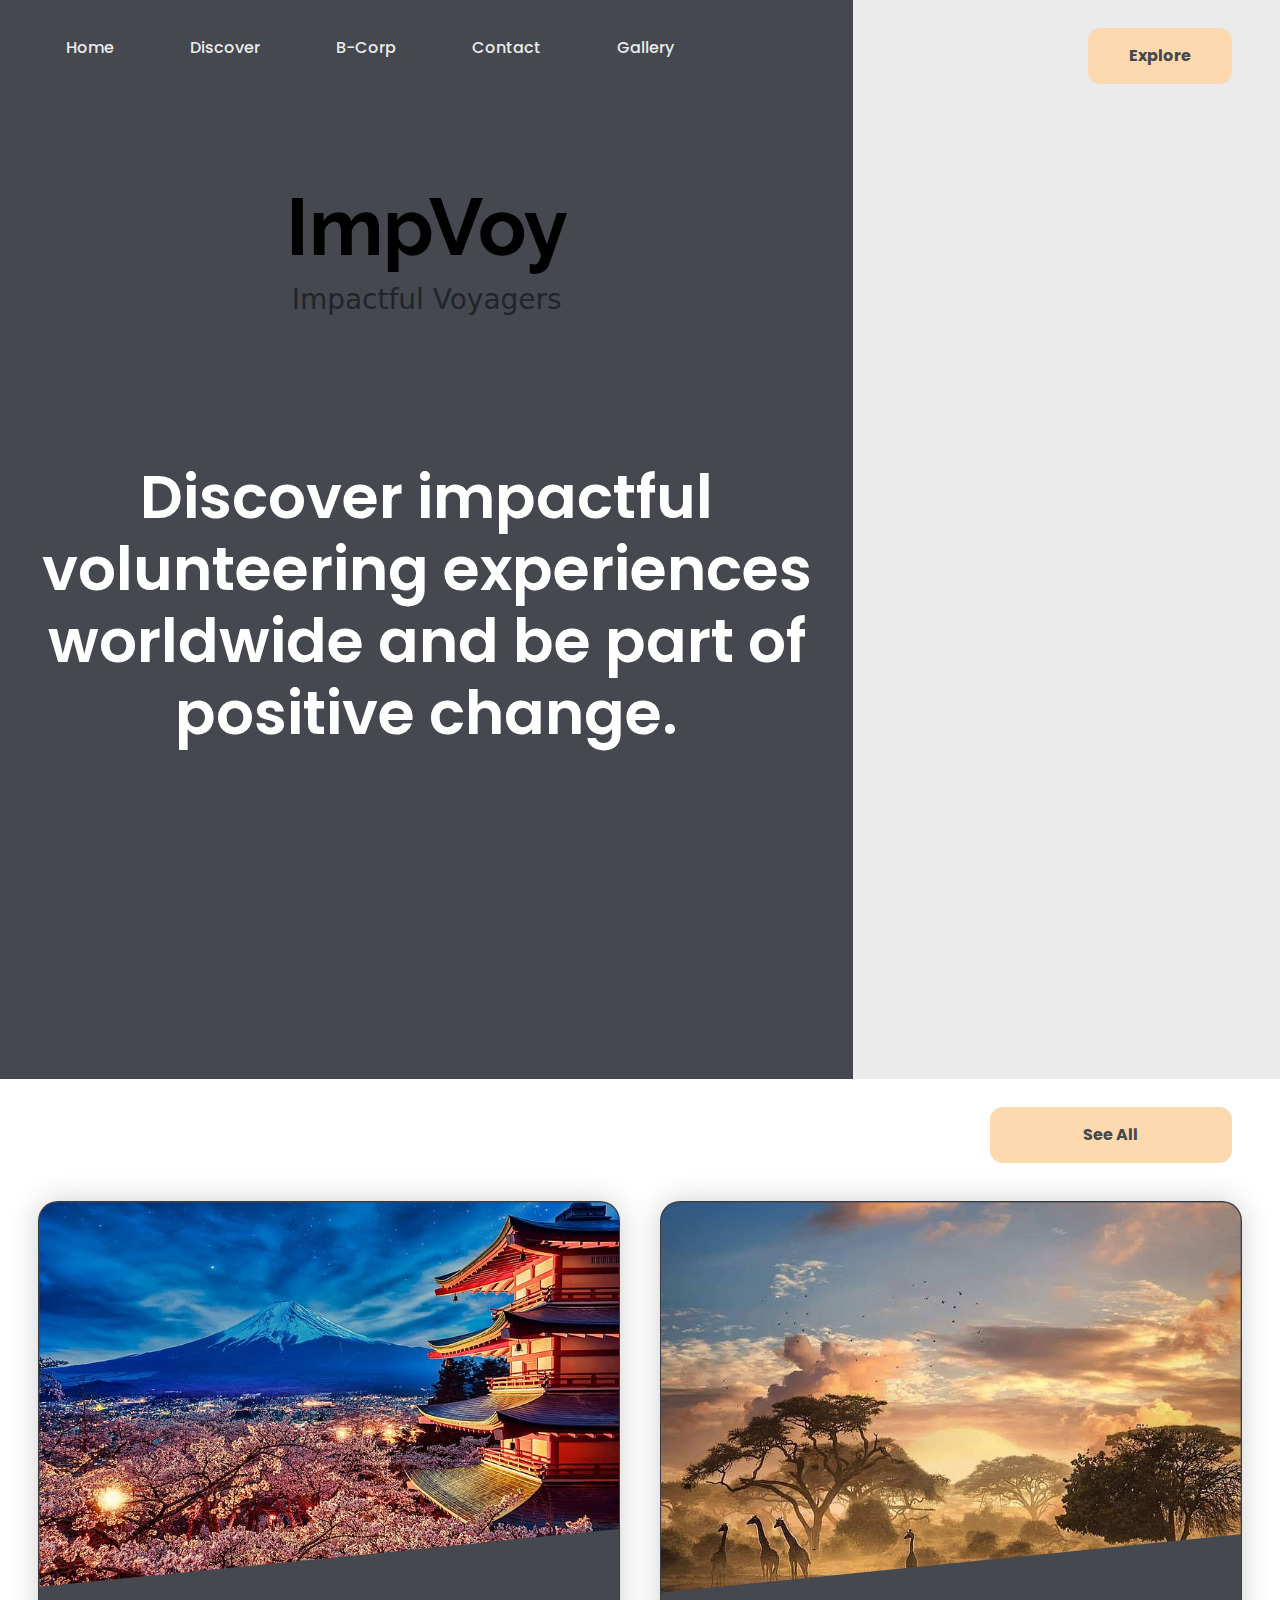
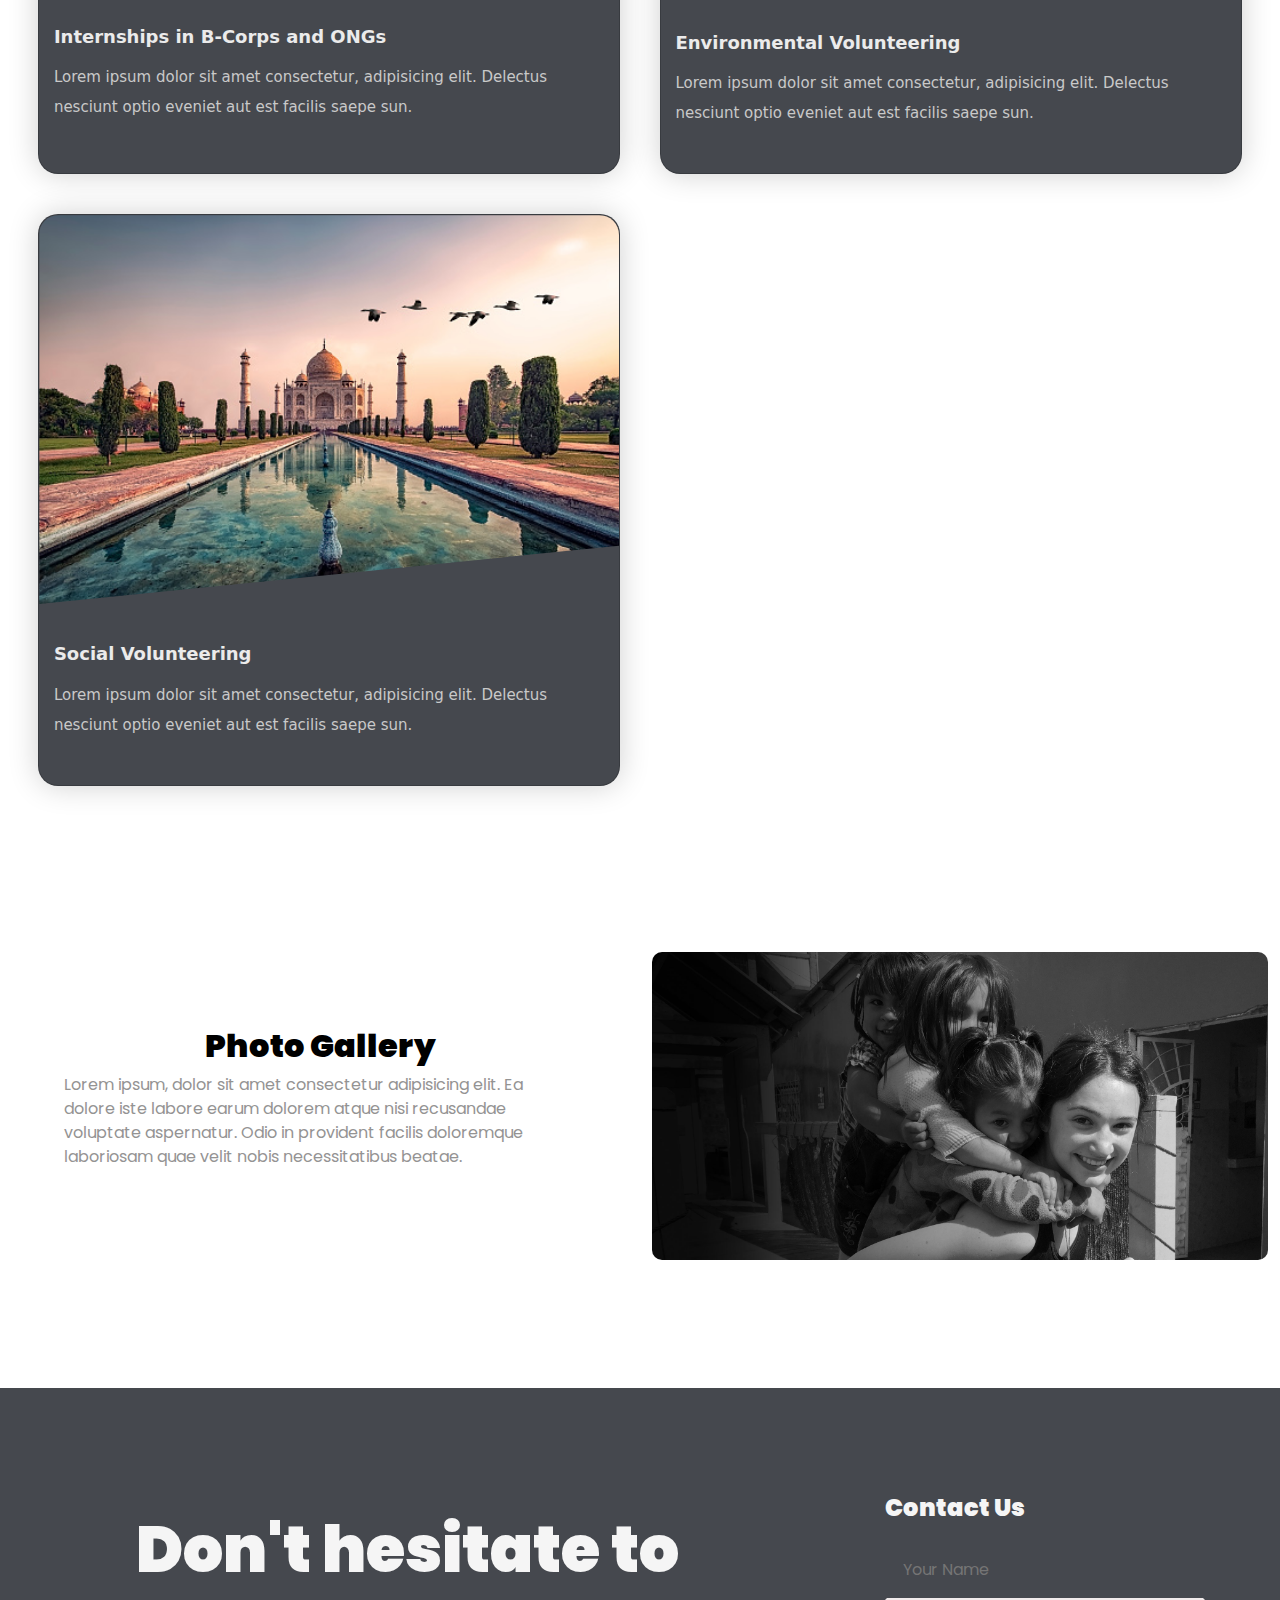
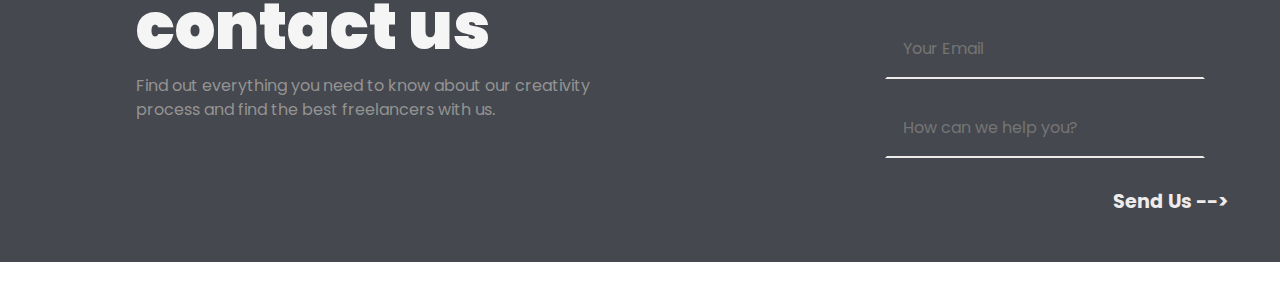
==== commit 012d15b3: "detalles" ====
--- a/index.html
+++ b/index.html
@@ -67,7 +67,6 @@
       <div class="container-fluid">
         <div class="row">
           <div class="col-sm-8">
-            <h4 id="options">Options</h4>
             
           </div>
           <div class="col-sm-4">
@@ -142,20 +141,7 @@
   </section>
 
 
-
-  <!-- seccion 3 What we do: cards-->
-  <section class="third-page">
-
-  </section>
-
-
-  <!-- seccion 4 banner: txt-->
-  <section class="forth-page">
-
-  </section>
-
-
-  <!-- seccion 5 contact: form-->
+  <!-- seccion 3 contact: form-->
   <section class="fifth-page" id="contact">
     <div class="container-fluid">
       <div class="row">
--- a/styles.css
+++ b/styles.css
@@ -290,11 +290,4 @@
     color: #f0ebeb;
 }
 
-/* -----------------------B CORP------------------------ */
-
-.title{
-    font-weight: 500;
-    text-align: center;
-    padding: 4% 0 0 0;
-    font-size: 3.5vw;
-}
+
